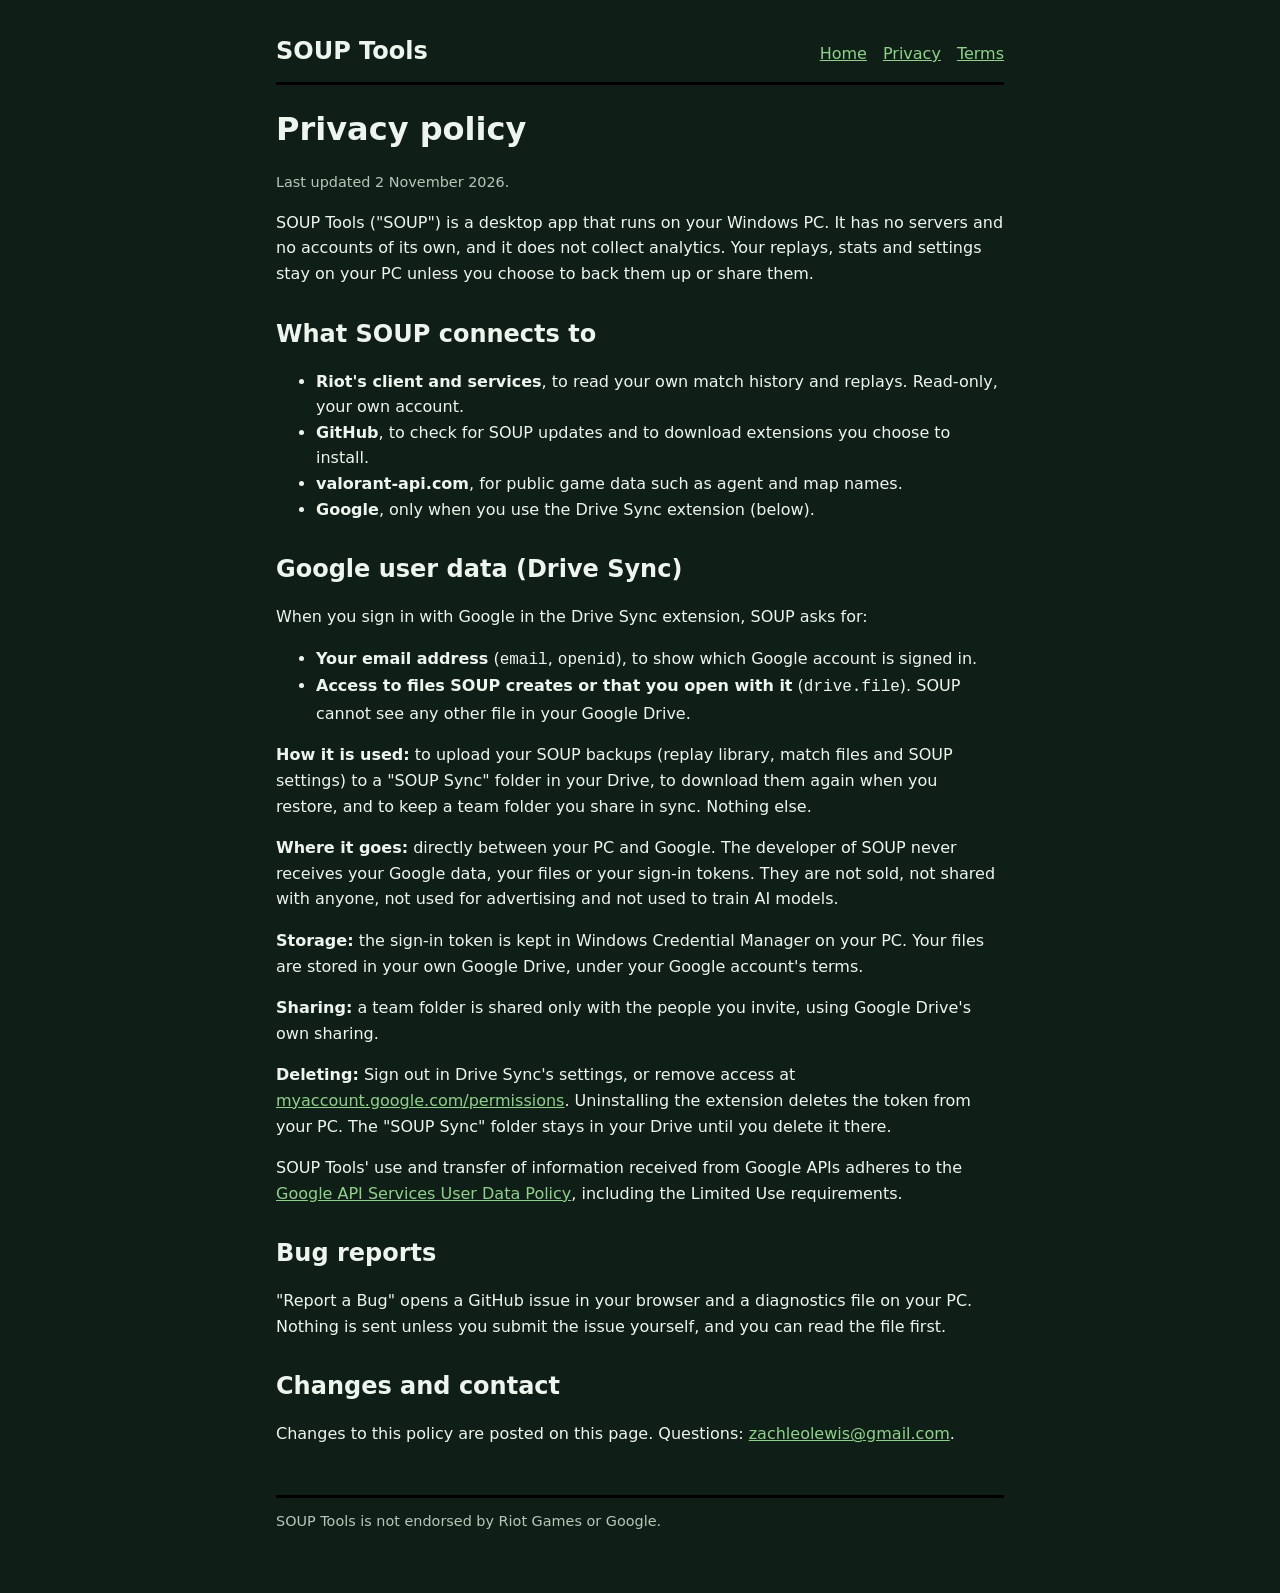
==== privacy.html @ 94f5af90 "SOUP Tools home, privacy policy and terms (GitHub Pages) Co-Authored-By: Claude Opus 5.5 <noreply@an" ====
<!doctype html>
<html lang="en">
<head>
  <meta charset="utf-8">
  <meta name="viewport" content="width=device-width, initial-scale=1">
  <title>SOUP Tools Privacy</title>
  <link rel="stylesheet" href="style.css">
</head>
<body>
<main>
  <header>
    <a class="brand" href="./">SOUP Tools</a>
    <nav><a href="./">Home</a><a href="privacy.html">Privacy</a><a href="terms.html">Terms</a></nav>
  </header>

  <h1>Privacy policy</h1>
  <p class="muted">Last updated 2 November 2026.</p>

  <p>SOUP Tools ("SOUP") is a desktop app that runs on your Windows PC. It has no servers and no accounts of its own, and it
    does not collect analytics. Your replays, stats and settings stay on your PC unless you choose to back them up or share them.</p>

  <h2>What SOUP connects to</h2>
  <ul>
    <li><strong>Riot's client and services</strong>, to read your own match history and replays. Read-only, your own account.</li>
    <li><strong>GitHub</strong>, to check for SOUP updates and to download extensions you choose to install.</li>
    <li><strong>valorant-api.com</strong>, for public game data such as agent and map names.</li>
    <li><strong>Google</strong>, only when you use the Drive Sync extension (below).</li>
  </ul>

  <h2>Google user data (Drive Sync)</h2>
  <p>When you sign in with Google in the Drive Sync extension, SOUP asks for:</p>
  <ul>
    <li><strong>Your email address</strong> (<code>email</code>, <code>openid</code>), to show which Google account is signed in.</li>
    <li><strong>Access to files SOUP creates or that you open with it</strong> (<code>drive.file</code>). SOUP cannot see any other
      file in your Google Drive.</li>
  </ul>
  <p><strong>How it is used:</strong> to upload your SOUP backups (replay library, match files and SOUP settings) to a
    "SOUP Sync" folder in your Drive, to download them again when you restore, and to keep a team folder you share in sync.
    Nothing else.</p>
  <p><strong>Where it goes:</strong> directly between your PC and Google. The developer of SOUP never receives your Google data,
    your files or your sign-in tokens. They are not sold, not shared with anyone, not used for advertising and not used to train
    AI models.</p>
  <p><strong>Storage:</strong> the sign-in token is kept in Windows Credential Manager on your PC. Your files are stored in your
    own Google Drive, under your Google account's terms.</p>
  <p><strong>Sharing:</strong> a team folder is shared only with the people you invite, using Google Drive's own sharing.</p>
  <p><strong>Deleting:</strong> Sign out in Drive Sync's settings, or remove access at
    <a href="https://myaccount.google.com/permissions">myaccount.google.com/permissions</a>. Uninstalling the extension deletes
    the token from your PC. The "SOUP Sync" folder stays in your Drive until you delete it there.</p>
  <p>SOUP Tools' use and transfer of information received from Google APIs adheres to the
    <a href="https://developers.google.com/terms/api-services-user-data-policy">Google API Services User Data Policy</a>,
    including the Limited Use requirements.</p>

  <h2>Bug reports</h2>
  <p>"Report a Bug" opens a GitHub issue in your browser and a diagnostics file on your PC. Nothing is sent unless you submit
    the issue yourself, and you can read the file first.</p>

  <h2>Changes and contact</h2>
  <p>Changes to this policy are posted on this page. Questions: <a href="mailto:zachleolewis@gmail.com">zachleolewis@gmail.com</a>.</p>

  <footer>SOUP Tools is not endorsed by Riot Games or Google.</footer>
</main>
</body>
</html>
---- style.css ----
:root { --bg: #0f1f17; --panel: #173226; --accent: #8fd18a; --text: #eef5ee; --muted: #b5c7b8; }
* { box-sizing: border-box; }
body { margin: 0; background: var(--bg); color: var(--text); font: 16px/1.6 system-ui, "Segoe UI", sans-serif; }
main { max-width: 760px; margin: 0 auto; padding: 32px 16px 64px; }
header { display: flex; flex-wrap: wrap; gap: 12px 24px; align-items: baseline; justify-content: space-between; border-bottom: 3px solid #000; padding-bottom: 12px; margin-bottom: 24px; }
header a.brand { font-size: 1.5rem; font-weight: 800; color: var(--text); text-decoration: none; }
nav a { margin-left: 16px; }
nav a:first-child { margin-left: 0; }
a { color: var(--accent); }
h1, h2 { line-height: 1.25; }
h2 { margin-top: 2rem; }
.card { background: var(--panel); border: 3px solid #000; box-shadow: 6px 6px 0 #000; padding: 20px; margin: 24px 0; }
.button { display: inline-block; background: var(--accent); color: #000; font-weight: 700; padding: 8px 16px; border: 3px solid #000; box-shadow: 3px 3px 0 #000; text-decoration: none; }
.muted { color: var(--muted); font-size: 0.9rem; }
footer { margin-top: 48px; border-top: 3px solid #000; padding-top: 12px; color: var(--muted); font-size: 0.9rem; }
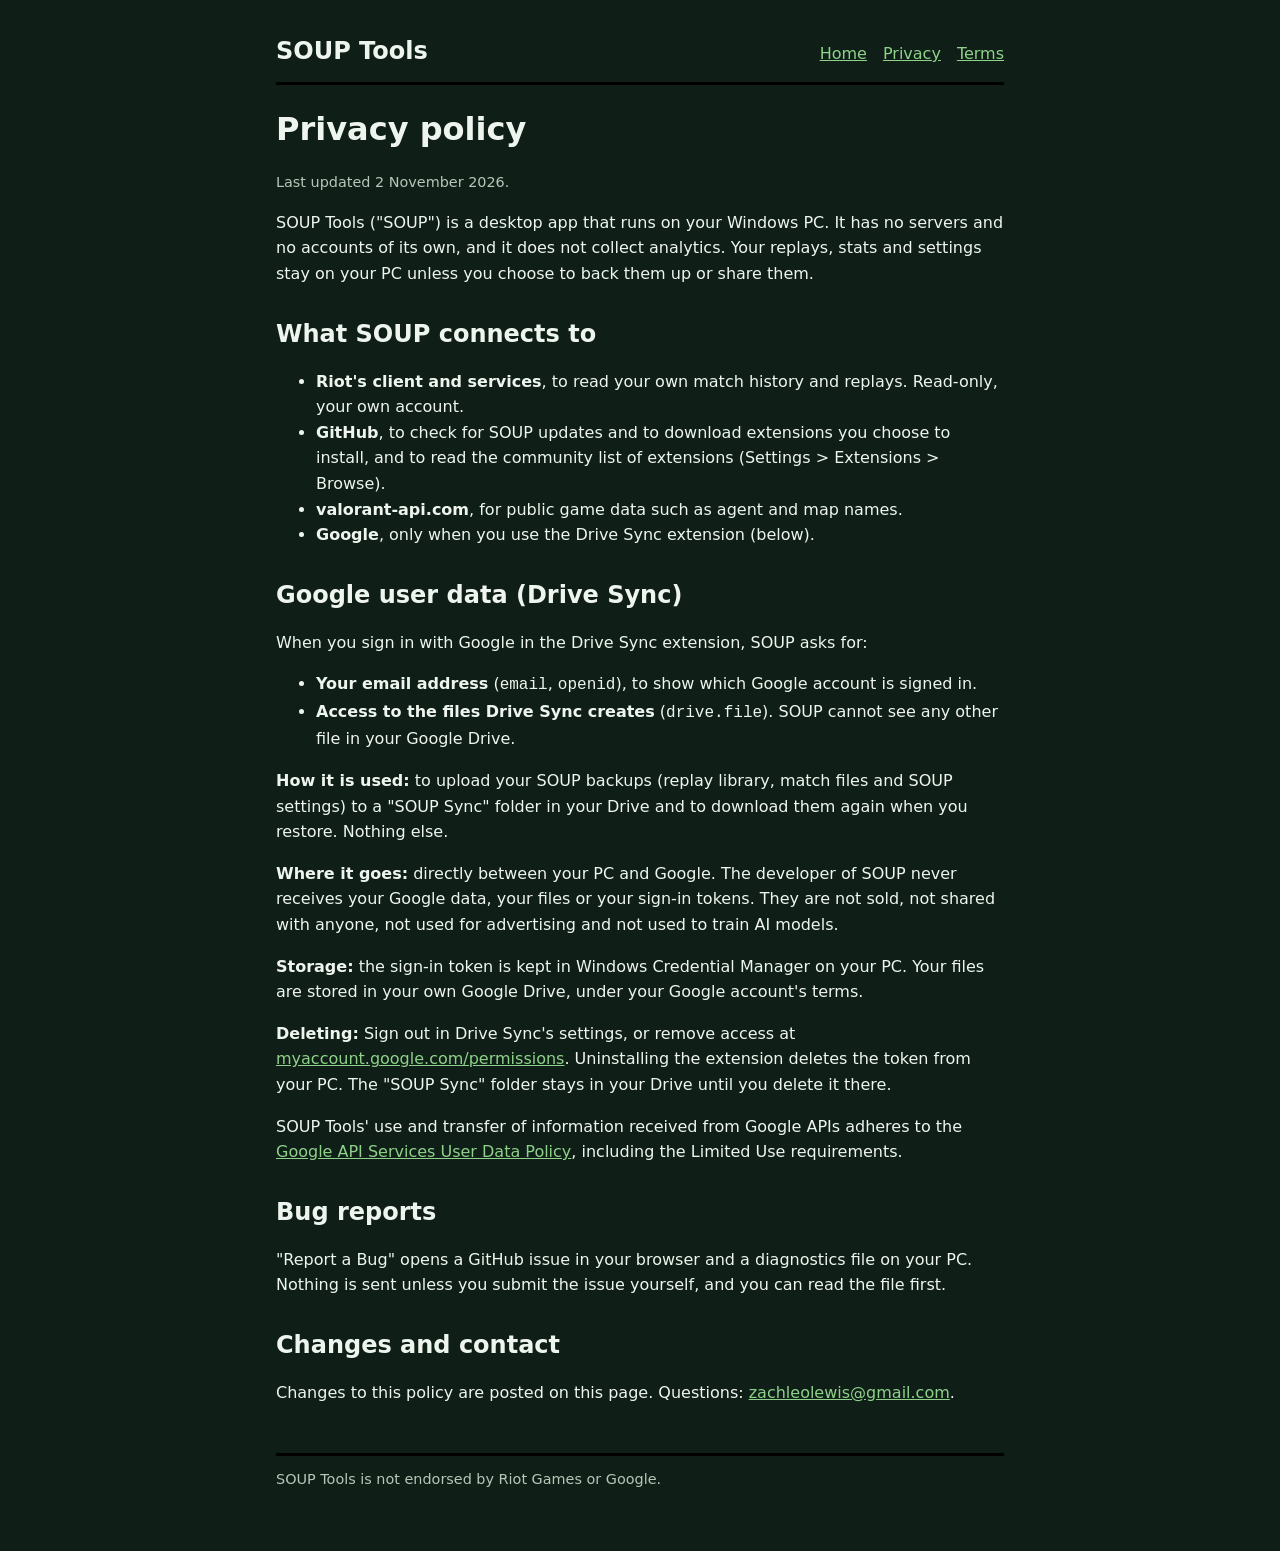
==== commit b9344cf9: "Drive Sync is backup only: drop the team folder claims; README and maintainer notes Co-Authored-By: " ====
--- a/privacy.html
+++ b/privacy.html
@@ -22,7 +22,7 @@
   <h2>What SOUP connects to</h2>
   <ul>
     <li><strong>Riot's client and services</strong>, to read your own match history and replays. Read-only, your own account.</li>
-    <li><strong>GitHub</strong>, to check for SOUP updates and to download extensions you choose to install.</li>
+    <li><strong>GitHub</strong>, to check for SOUP updates and to download extensions you choose to install, and to read the community list of extensions (Settings &gt; Extensions &gt; Browse).</li>
     <li><strong>valorant-api.com</strong>, for public game data such as agent and map names.</li>
     <li><strong>Google</strong>, only when you use the Drive Sync extension (below).</li>
   </ul>
@@ -31,18 +31,16 @@
   <p>When you sign in with Google in the Drive Sync extension, SOUP asks for:</p>
   <ul>
     <li><strong>Your email address</strong> (<code>email</code>, <code>openid</code>), to show which Google account is signed in.</li>
-    <li><strong>Access to files SOUP creates or that you open with it</strong> (<code>drive.file</code>). SOUP cannot see any other
+    <li><strong>Access to the files Drive Sync creates</strong> (<code>drive.file</code>). SOUP cannot see any other
       file in your Google Drive.</li>
   </ul>
   <p><strong>How it is used:</strong> to upload your SOUP backups (replay library, match files and SOUP settings) to a
-    "SOUP Sync" folder in your Drive, to download them again when you restore, and to keep a team folder you share in sync.
-    Nothing else.</p>
+    "SOUP Sync" folder in your Drive and to download them again when you restore. Nothing else.</p>
   <p><strong>Where it goes:</strong> directly between your PC and Google. The developer of SOUP never receives your Google data,
     your files or your sign-in tokens. They are not sold, not shared with anyone, not used for advertising and not used to train
     AI models.</p>
   <p><strong>Storage:</strong> the sign-in token is kept in Windows Credential Manager on your PC. Your files are stored in your
     own Google Drive, under your Google account's terms.</p>
-  <p><strong>Sharing:</strong> a team folder is shared only with the people you invite, using Google Drive's own sharing.</p>
   <p><strong>Deleting:</strong> Sign out in Drive Sync's settings, or remove access at
     <a href="https://myaccount.google.com/permissions">myaccount.google.com/permissions</a>. Uninstalling the extension deletes
     the token from your PC. The "SOUP Sync" folder stays in your Drive until you delete it there.</p>
